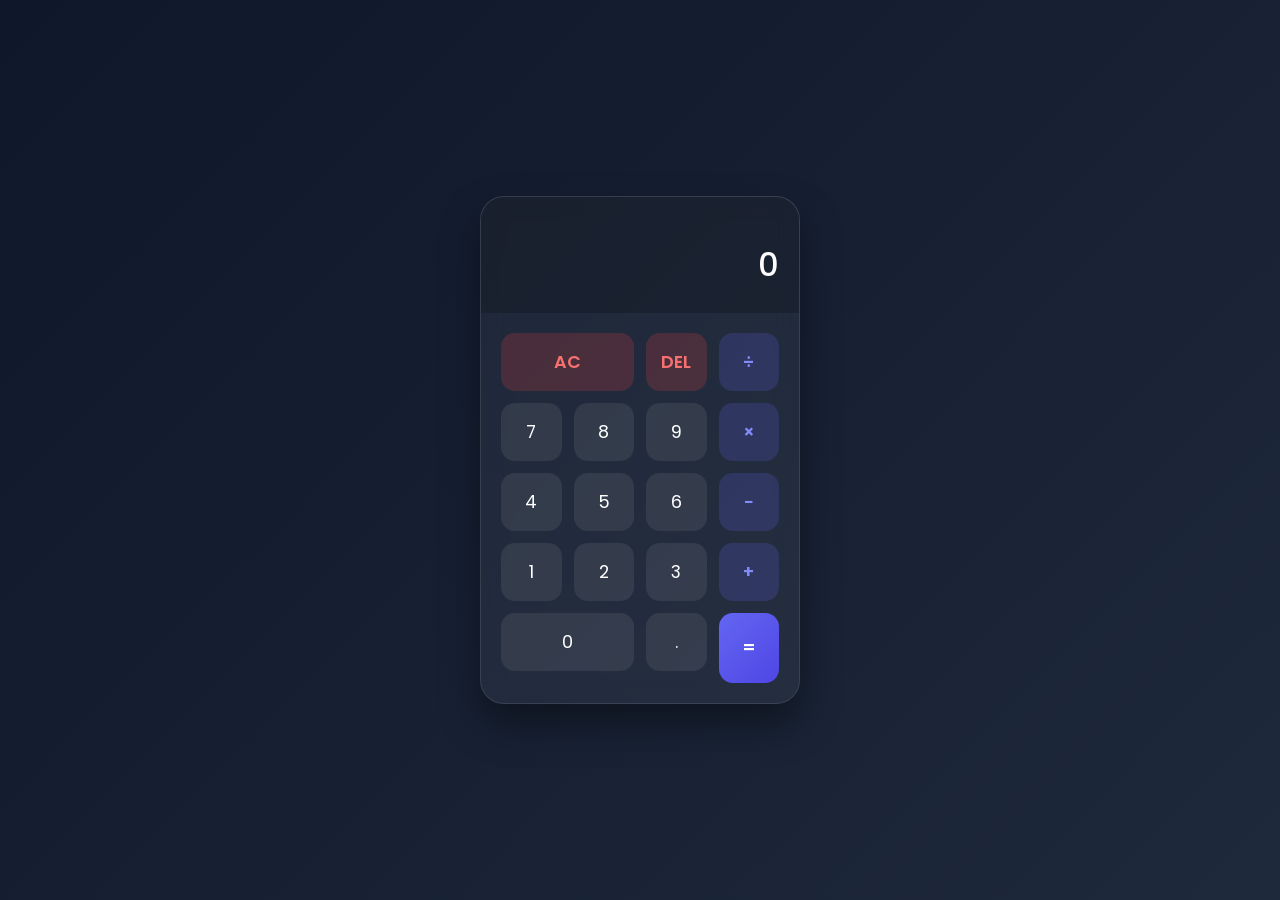
==== index.html @ d6683965 "Extiro build 2026-11-15T09:43:50.888174" ====
<!DOCTYPE html>
<html lang="en">
<head>
    <meta charset="UTF-8">
    <meta name="viewport" content="width=device-width, initial-scale=1.0">
    <title>Modern Calculator</title>
    <link rel="stylesheet" href="style.css">
    <link href="https://fonts.googleapis.com/css2?family=Poppins:wght@300;400;500;600&display=swap" rel="stylesheet">
</head>
<body>
    <div class="calculator-container">
        <div class="calculator">
            <div class="display">
                <div id="previous-operand" class="previous-operand"></div>
                <div id="current-operand" class="current-operand">0</div>
            </div>
            <div class="buttons">
                <button class="btn action span-2" data-action="clear">AC</button>
                <button class="btn action" data-action="delete">DEL</button>
                <button class="btn operator" data-operator="/">&divide;</button>

                <button class="btn number" data-number="7">7</button>
                <button class="btn number" data-number="8">8</button>
                <button class="btn number" data-number="9">9</button>
                <button class="btn operator" data-operator="*">&times;</button>

                <button class="btn number" data-number="4">4</button>
                <button class="btn number" data-number="5">5</button>
                <button class="btn number" data-number="6">6</button>
                <button class="btn operator" data-operator="-">&minus;</button>

                <button class="btn number" data-number="1">1</button>
                <button class="btn number" data-number="2">2</button>
                <button class="btn number" data-number="3">3</button>
                <button class="btn operator" data-operator="+">+</button>

                <button class="btn number span-2" data-number="0">0</button>
                <button class="btn number" data-number=".">.</button>
                <button class="btn equals" data-action="equals">=</button>
            </div>
        </div>
    </div>
    <script src="script.js"></script>
</body>
</html>
---- style.css ----
* {
    box-sizing: border-box;
    margin: 0;
    padding: 0;
    font-family: 'Poppins', sans-serif;
}

body {
    background: linear-gradient(135deg, #0f172a, #1e293b);
    min-height: 100vh;
    display: flex;
    justify-content: center;
    align-items: center;
}

.calculator-container {
    padding: 20px;
}

.calculator {
    background: rgba(255, 255, 255, 0.05);
    backdrop-filter: blur(12px);
    -webkit-backdrop-filter: blur(12px);
    border: 1px solid rgba(255, 255, 255, 0.1);
    border-radius: 24px;
    box-shadow: 0 20px 40px rgba(0, 0, 0, 0.4);
    width: 320px;
    overflow: hidden;
}

.display {
    background: rgba(0, 0, 0, 0.2);
    padding: 24px 20px;
    text-align: right;
    word-break: break-all;
    word-wrap: break-word;
    min-height: 110px;
    display: flex;
    flex-direction: column;
    justify-content: flex-end;
}

.previous-operand {
    color: rgba(255, 255, 255, 0.5);
    font-size: 0.9rem;
    min-height: 1.2rem;
}

.current-operand {
    color: #ffffff;
    font-size: 2rem;
    font-weight: 500;
}

.buttons {
    display: grid;
    grid-template-columns: repeat(4, 1fr);
    gap: 12px;
    padding: 20px;
}

.btn {
    cursor: pointer;
    background: rgba(255, 255, 255, 0.08);
    border: none;
    outline: none;
    color: #ffffff;
    font-size: 1.1rem;
    padding: 16px 0;
    border-radius: 14px;
    transition: background 0.2s, transform 0.1s;
}

.btn:hover {
    background: rgba(255, 255, 255, 0.15);
}

.btn:active {
    transform: scale(0.95);
}

.span-2 {
    grid-column: span 2;
}

.operator {
    background: rgba(99, 102, 241, 0.2);
    color: #818cf8;
    font-weight: 600;
}

.operator:hover {
    background: rgba(99, 102, 241, 0.35);
}

.action {
    background: rgba(239, 68, 68, 0.2);
    color: #f87171;
    font-weight: 600;
}

.action:hover {
    background: rgba(239, 68, 68, 0.35);
}

.equals {
    background: linear-gradient(135deg, #6366f1, #4f46e5);
    color: #ffffff;
    font-weight: 600;
    grid-row: span 2;
    height: 100%;
}

.equals:hover {
    background: linear-gradient(135deg, #4f46e5, #4338ca);
}
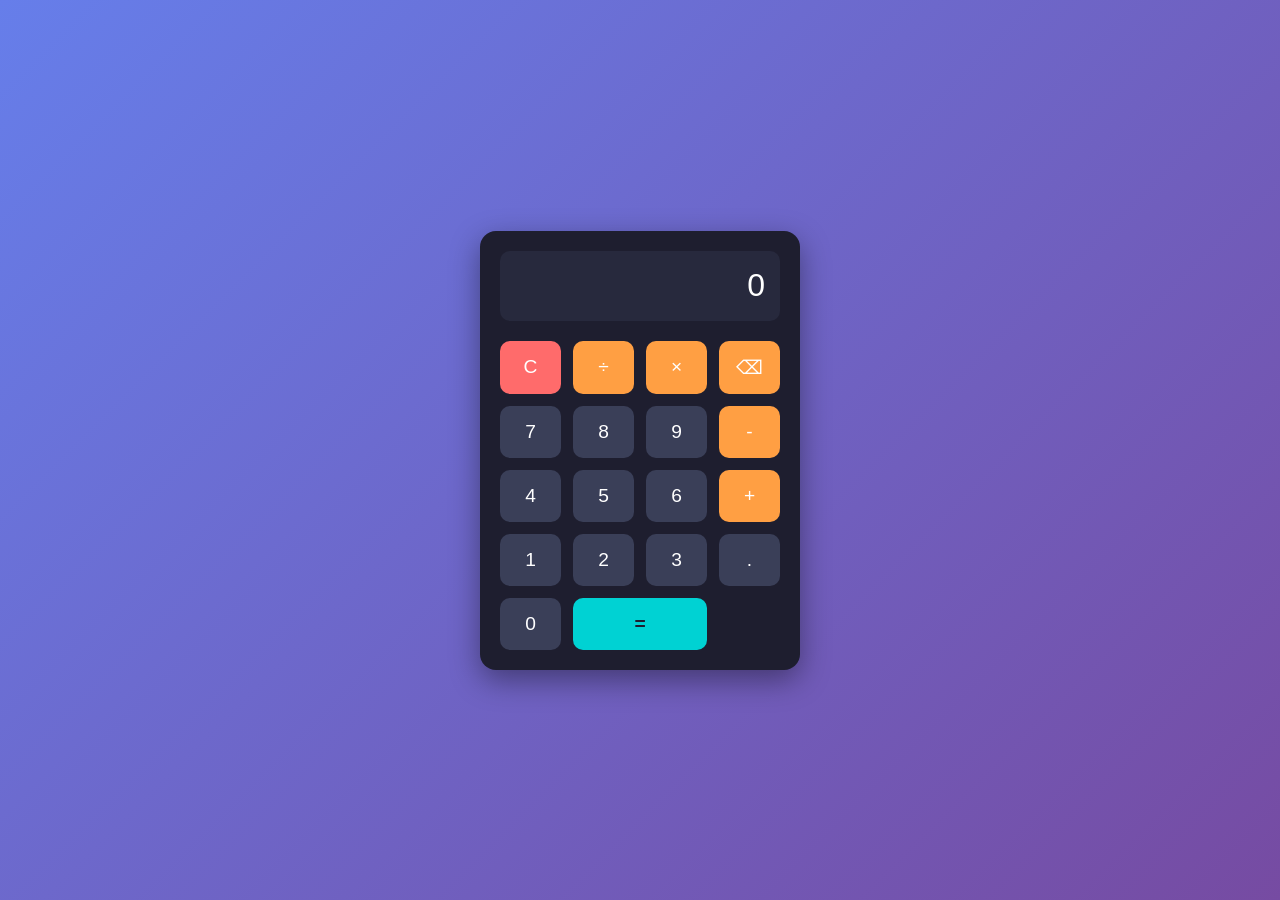
==== commit 98f9f3aa: "Extiro build 2026-11-15T10:02:03.059682" ====
--- a/index.html
+++ b/index.html
@@ -1,45 +1,175 @@
 <!DOCTYPE html>
-<html lang="en">
+<html lang="hi">
 <head>
     <meta charset="UTF-8">
     <meta name="viewport" content="width=device-width, initial-scale=1.0">
-    <title>Modern Calculator</title>
-    <link rel="stylesheet" href="style.css">
-    <link href="https://fonts.googleapis.com/css2?family=Poppins:wght@300;400;500;600&display=swap" rel="stylesheet">
+    <title>Extiro Calculator App</title>
+    <style>
+        * {
+            box-sizing: border-box;
+            margin: 0;
+            padding: 0;
+            font-family: 'Segoe UI', Tahoma, Geneva, Verdana, sans-serif;
+        }
+
+        body {
+            display: flex;
+            justify-content: center;
+            align-items: center;
+            height: 100vh;
+            background: linear-gradient(135deg, #667eea, #764ba2);
+        }
+
+        .calculator {
+            background: #1e1e2f;
+            padding: 20px;
+            border-radius: 16px;
+            box-shadow: 0 10px 30px rgba(0, 0, 0, 0.4);
+            width: 320px;
+        }
+
+        .display {
+            width: 100%;
+            height: 70px;
+            background: #27293d;
+            border: none;
+            border-radius: 10px;
+            color: #ffffff;
+            font-size: 2rem;
+            text-align: right;
+            padding: 15px;
+            margin-bottom: 20px;
+            box-sizing: border-box;
+            outline: none;
+        }
+
+        .buttons {
+            display: grid;
+            grid-template-columns: repeat(4, 1fr);
+            gap: 12px;
+        }
+
+        button {
+            padding: 15px;
+            font-size: 1.2rem;
+            border: none;
+            border-radius: 10px;
+            cursor: pointer;
+            background: #3a3f58;
+            color: #fff;
+            transition: background 0.2s, transform 0.1s;
+        }
+
+        button:hover {
+            background: #4e567c;
+        }
+
+        button:active {
+            transform: scale(0.95);
+        }
+
+        .operator {
+            background: #ff9f43;
+            color: #fff;
+        }
+
+        .operator:hover {
+            background: #ffb15c;
+        }
+
+        .equal {
+            background: #00d2d3;
+            color: #1e1e2f;
+            font-weight: bold;
+            grid-column: span 2;
+        }
+
+        .equal:hover {
+            background: #48dbfb;
+        }
+
+        .clear {
+            background: #ff6b6b;
+            color: #fff;
+        }
+
+        .clear:hover {
+            background: #ff8787;
+        }
+    </style>
 </head>
 <body>
-    <div class="calculator-container">
-        <div class="calculator">
-            <div class="display">
-                <div id="previous-operand" class="previous-operand"></div>
-                <div id="current-operand" class="current-operand">0</div>
-            </div>
-            <div class="buttons">
-                <button class="btn action span-2" data-action="clear">AC</button>
-                <button class="btn action" data-action="delete">DEL</button>
-                <button class="btn operator" data-operator="/">&divide;</button>
 
-                <button class="btn number" data-number="7">7</button>
-                <button class="btn number" data-number="8">8</button>
-                <button class="btn number" data-number="9">9</button>
-                <button class="btn operator" data-operator="*">&times;</button>
+    <div class="calculator">
+        <input type="text" class="display" id="display" readonly value="0">
+        <div class="buttons">
+            <button class="clear" onclick="clearDisplay()">C</button>
+            <button onclick="appendValue('/')" class="operator">÷</button>
+            <button onclick="appendValue('*')" class="operator">×</button>
+            <button onclick="deleteLast()" class="operator">⌫</button>
 
-                <button class="btn number" data-number="4">4</button>
-                <button class="btn number" data-number="5">5</button>
-                <button class="btn number" data-number="6">6</button>
-                <button class="btn operator" data-operator="-">&minus;</button>
+            <button onclick="appendValue('7')">7</button>
+            <button onclick="appendValue('8')">8</button>
+            <button onclick="appendValue('9')">9</button>
+            <button onclick="appendValue('-')" class="operator">-</button>
 
-                <button class="btn number" data-number="1">1</button>
-                <button class="btn number" data-number="2">2</button>
-                <button class="btn number" data-number="3">3</button>
-                <button class="btn operator" data-operator="+">+</button>
+            <button onclick="appendValue('4')">4</button>
+            <button onclick="appendValue('5')">5</button>
+            <button onclick="appendValue('6')">6</button>
+            <button onclick="appendValue('+')" class="operator">+</button>
 
-                <button class="btn number span-2" data-number="0">0</button>
-                <button class="btn number" data-number=".">.</button>
-                <button class="btn equals" data-action="equals">=</button>
-            </div>
+            <button onclick="appendValue('1')">1</button>
+            <button onclick="appendValue('2')">2</button>
+            <button onclick="appendValue('3')">3</button>
+            <button onclick="appendValue('.')">.</button>
+
+            <button onclick="appendValue('0')">0</button>
+            <button class="equal" onclick="calculateResult()">=</button>
         </div>
     </div>
-    <script src="script.js"></script>
+
+    <script>
+        const display = document.getElementById('display');
+        let currentInput = '0';
+
+        function updateDisplay() {
+            display.value = currentInput;
+        }
+
+        function appendValue(value) {
+            if (currentInput === '0' && value !== '.') {
+                currentInput = value;
+            } else {
+                currentInput += value;
+            }
+            updateDisplay();
+        }
+
+        function clearDisplay() {
+            currentInput = '0';
+            updateDisplay();
+        }
+
+        function deleteLast() {
+            currentInput = currentInput.slice(0, -1);
+            if (currentInput === '') {
+                currentInput = '0';
+            }
+            updateDisplay();
+        }
+
+        function calculateResult() {
+            try {
+                // Replace visual operators with JS operators
+                let expression = currentInput.replace(/×/g, '*').replace(/÷/g, '/');
+                currentInput = eval(expression).toString();
+                updateDisplay();
+            } catch (error) {
+                currentInput = 'Error';
+                updateDisplay();
+                setTimeout(clearDisplay, 1500);
+            }
+        }
+    </script>
 </body>
 </html>
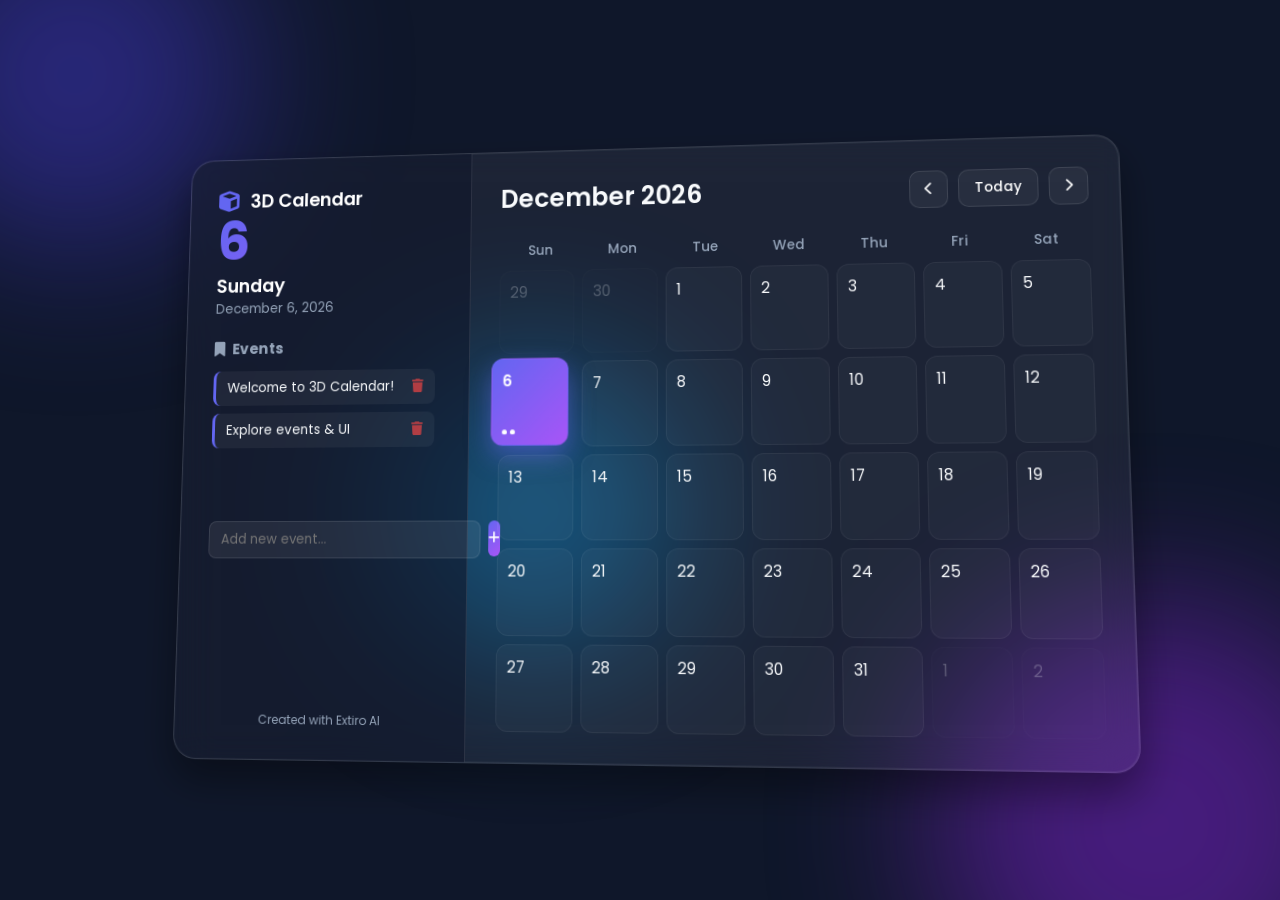
==== commit 5fc3f50c: "Extiro build 2026-11-15T11:50:44.950995" ====
--- a/index.html
+++ b/index.html
@@ -1,175 +1,74 @@
 <!DOCTYPE html>
-<html lang="hi">
+<html lang="en">
 <head>
     <meta charset="UTF-8">
     <meta name="viewport" content="width=device-width, initial-scale=1.0">
-    <title>Extiro Calculator App</title>
-    <style>
-        * {
-            box-sizing: border-box;
-            margin: 0;
-            padding: 0;
-            font-family: 'Segoe UI', Tahoma, Geneva, Verdana, sans-serif;
-        }
-
-        body {
-            display: flex;
-            justify-content: center;
-            align-items: center;
-            height: 100vh;
-            background: linear-gradient(135deg, #667eea, #764ba2);
-        }
-
-        .calculator {
-            background: #1e1e2f;
-            padding: 20px;
-            border-radius: 16px;
-            box-shadow: 0 10px 30px rgba(0, 0, 0, 0.4);
-            width: 320px;
-        }
-
-        .display {
-            width: 100%;
-            height: 70px;
-            background: #27293d;
-            border: none;
-            border-radius: 10px;
-            color: #ffffff;
-            font-size: 2rem;
-            text-align: right;
-            padding: 15px;
-            margin-bottom: 20px;
-            box-sizing: border-box;
-            outline: none;
-        }
-
-        .buttons {
-            display: grid;
-            grid-template-columns: repeat(4, 1fr);
-            gap: 12px;
-        }
-
-        button {
-            padding: 15px;
-            font-size: 1.2rem;
-            border: none;
-            border-radius: 10px;
-            cursor: pointer;
-            background: #3a3f58;
-            color: #fff;
-            transition: background 0.2s, transform 0.1s;
-        }
-
-        button:hover {
-            background: #4e567c;
-        }
-
-        button:active {
-            transform: scale(0.95);
-        }
-
-        .operator {
-            background: #ff9f43;
-            color: #fff;
-        }
-
-        .operator:hover {
-            background: #ffb15c;
-        }
-
-        .equal {
-            background: #00d2d3;
-            color: #1e1e2f;
-            font-weight: bold;
-            grid-column: span 2;
-        }
-
-        .equal:hover {
-            background: #48dbfb;
-        }
-
-        .clear {
-            background: #ff6b6b;
-            color: #fff;
-        }
-
-        .clear:hover {
-            background: #ff8787;
-        }
-    </style>
+    <title>3D Calendar App - Extiro AI</title>
+    <link rel="stylesheet" href="style.css">
+    <link href="https://fonts.googleapis.com/css2?family=Poppins:wght@300;400;500;600;700&display=swap" rel="stylesheet">
+    <link rel="stylesheet" href="https://cdnjs.cloudflare.com/ajax/libs/font-awesome/6.4.0/css/all.min.css">
 </head>
 <body>
+    <div class="bg-shapes">
+        <div class="shape shape-1"></div>
+        <div class="shape shape-2"></div>
+        <div class="shape shape-3"></div>
+    </div>
 
-    <div class="calculator">
-        <input type="text" class="display" id="display" readonly value="0">
-        <div class="buttons">
-            <button class="clear" onclick="clearDisplay()">C</button>
-            <button onclick="appendValue('/')" class="operator">÷</button>
-            <button onclick="appendValue('*')" class="operator">×</button>
-            <button onclick="deleteLast()" class="operator">⌫</button>
+    <div class="calendar-container">
+        <!-- Sidebar / Event Panel -->
+        <div class="sidebar">
+            <div class="logo">
+                <i class="fa-solid fa-cube"></i>
+                <span>3D Calendar</span>
+            </div>
+            <div class="current-date-display">
+                <h2 id="sidebar-day">12</h2>
+                <p id="sidebar-weekday">Monday</p>
+                <p id="sidebar-date-full">October 12, 2023</p>
+            </div>
+            
+            <div class="events-section">
+                <h3><i class="fa-solid fa-bookmark"></i> Events</h3>
+                <div id="events-list" class="events-list">
+                    <!-- Dynamic events -->
+                </div>
+                <div class="add-event-form">
+                    <input type="text" id="event-input" placeholder="Add new event...">
+                    <button id="add-event-btn"><i class="fa-solid fa-plus"></i></button>
+                </div>
+            </div>
 
-            <button onclick="appendValue('7')">7</button>
-            <button onclick="appendValue('8')">8</button>
-            <button onclick="appendValue('9')">9</button>
-            <button onclick="appendValue('-')" class="operator">-</button>
+            <div class="creator-tag">
+                Created with Extiro AI
+            </div>
+        </div>
 
-            <button onclick="appendValue('4')">4</button>
-            <button onclick="appendValue('5')">5</button>
-            <button onclick="appendValue('6')">6</button>
-            <button onclick="appendValue('+')" class="operator">+</button>
+        <!-- Main 3D Calendar View -->
+        <div class="main-calendar">
+            <header class="calendar-header">
+                <div class="month-year">
+                    <h1 id="month-year-display">October 2023</h1>
+                </div>
+                <div class="calendar-nav">
+                    <button id="prev-btn" class="nav-btn"><i class="fa-solid fa-chevron-left"></i></button>
+                    <button id="today-btn" class="nav-btn today">Today</button>
+                    <button id="next-btn" class="nav-btn"><i class="fa-solid fa-chevron-right"></i></button>
+                </div>
+            </header>
 
-            <button onclick="appendValue('1')">1</button>
-            <button onclick="appendValue('2')">2</button>
-            <button onclick="appendValue('3')">3</button>
-            <button onclick="appendValue('.')">.</button>
+            <div class="weekdays-grid">
+                <span>Sun</span><span>Mon</span><span>Tue</span><span>Wed</span><span>Thu</span><span>Fri</span><span>Sat</span>
+            </div>
 
-            <button onclick="appendValue('0')">0</button>
-            <button class="equal" onclick="calculateResult()">=</button>
+            <div class="days-grid-wrapper">
+                <div id="days-grid" class="days-grid">
+                    <!-- Dynamic calendar days -->
+                </div>
+            </div>
         </div>
     </div>
 
-    <script>
-        const display = document.getElementById('display');
-        let currentInput = '0';
-
-        function updateDisplay() {
-            display.value = currentInput;
-        }
-
-        function appendValue(value) {
-            if (currentInput === '0' && value !== '.') {
-                currentInput = value;
-            } else {
-                currentInput += value;
-            }
-            updateDisplay();
-        }
-
-        function clearDisplay() {
-            currentInput = '0';
-            updateDisplay();
-        }
-
-        function deleteLast() {
-            currentInput = currentInput.slice(0, -1);
-            if (currentInput === '') {
-                currentInput = '0';
-            }
-            updateDisplay();
-        }
-
-        function calculateResult() {
-            try {
-                // Replace visual operators with JS operators
-                let expression = currentInput.replace(/×/g, '*').replace(/÷/g, '/');
-                currentInput = eval(expression).toString();
-                updateDisplay();
-            } catch (error) {
-                currentInput = 'Error';
-                updateDisplay();
-                setTimeout(clearDisplay, 1500);
-            }
-        }
-    </script>
+    <script src="script.js"></script>
 </body>
 </html>
--- a/style.css
+++ b/style.css
@@ -0,0 +1,417 @@
+* {
+    margin: 0;
+    padding: 0;
+    box-sizing: border-box;
+    font-family: 'Poppins', sans-serif;
+}
+
+:root {
+    --primary: #6366f1;
+    --primary-gradient: linear-gradient(135deg, #6366f1 0%, #a855f7 100%);
+    --bg-glass: rgba(255, 255, 255, 0.05);
+    --border-glass: rgba(255, 255, 255, 0.1);
+    --text-color: #f8fafc;
+    --text-muted: #94a3b8;
+    --shadow: 0 20px 40px rgba(0, 0, 0, 0.4);
+}
+
+body {
+    background-color: #0f172a;
+    color: var(--text-color);
+    min-height: 100vh;
+    display: flex;
+    justify-content: center;
+    align-items: center;
+    overflow: hidden;
+    perspective: 1200px;
+}
+
+/* Background Glowing 3D Shapes */
+.bg-shapes {
+    position: absolute;
+    width: 100%;
+    height: 100%;
+    overflow: hidden;
+    z-index: -1;
+}
+
+.shape {
+    position: absolute;
+    filter: blur(80px);
+    opacity: 0.5;
+    border-radius: 50%;
+    animation: float 10s infinite alternate ease-in-out;
+}
+
+.shape-1 {
+    width: 350px;
+    height: 350px;
+    background: #4338ca;
+    top: -100px;
+    left: -100px;
+}
+
+.shape-2 {
+    width: 450px;
+    height: 450px;
+    background: #7e22ce;
+    bottom: -150px;
+    right: -100px;
+    animation-delay: -3s;
+}
+
+.shape-3 {
+    width: 300px;
+    height: 300px;
+    background: #0284c7;
+    top: 40%;
+    left: 30%;
+    animation-delay: -6s;
+}
+
+@keyframes float {
+    0% { transform: translateY(0) scale(1) rotate(0deg); }
+    100% { transform: translateY(-50px) scale(1.1) rotate(15deg); }
+}
+
+/* Main Container */
+.calendar-container {
+    display: flex;
+    width: 950px;
+    height: 620px;
+    background: var(--bg-glass);
+    backdrop-filter: blur(20px);
+    -webkit-backdrop-filter: blur(20px);
+    border: 1px solid var(--border-glass);
+    border-radius: 24px;
+    box-shadow: var(--shadow), 0 0 0 1px rgba(255, 255, 255, 0.05) inset;
+    transform-style: preserve-3d;
+    transform: rotateX(5deg) rotateY(-5deg);
+    transition: transform 0.5s cubic-bezier(0.2, 0.8, 0.2, 1);
+    overflow: hidden;
+}
+
+.calendar-container:hover {
+    transform: rotateX(0deg) rotateY(0deg);
+}
+
+/* Sidebar */
+.sidebar {
+    width: 300px;
+    background: rgba(15, 23, 42, 0.6);
+    border-right: 1px solid var(--border-glass);
+    padding: 30px;
+    display: flex;
+    flex-direction: column;
+    justify-content: space-between;
+}
+
+.logo {
+    display: flex;
+    align-items: center;
+    gap: 12px;
+    font-size: 1.2rem;
+    font-weight: 600;
+    color: #fff;
+}
+
+.logo i {
+    color: var(--primary);
+    font-size: 1.4rem;
+}
+
+.current-date-display h2 {
+    font-size: 3.5rem;
+    font-weight: 700;
+    background: var(--primary-gradient);
+    -webkit-background-clip: text;
+    -webkit-text-fill-color: transparent;
+    line-height: 1;
+    margin-bottom: 5px;
+}
+
+.current-date-display #sidebar-weekday {
+    font-size: 1.2rem;
+    font-weight: 600;
+    color: #fff;
+}
+
+.current-date-display #sidebar-date-full {
+    font-size: 0.85rem;
+    color: var(--text-muted);
+}
+
+.events-section {
+    margin-top: 20px;
+    flex-grow: 1;
+    display: flex;
+    flex-direction: column;
+}
+
+.events-section h3 {
+    font-size: 0.95rem;
+    margin-bottom: 12px;
+    color: var(--text-muted);
+    display: flex;
+    align-items: center;
+    gap: 8px;
+}
+
+.events-list {
+    flex-grow: 1;
+    overflow-y: auto;
+    max-height: 140px;
+    margin-bottom: 15px;
+    padding-right: 5px;
+}
+
+.events-list::-webkit-scrollbar {
+    width: 4px;
+}
+
+.events-list::-webkit-scrollbar-thumb {
+    background: rgba(255, 255, 255, 0.2);
+    border-radius: 4px;
+}
+
+.event-item {
+    background: rgba(255, 255, 255, 0.05);
+    padding: 8px 12px;
+    border-radius: 8px;
+    font-size: 0.85rem;
+    margin-bottom: 8px;
+    display: flex;
+    justify-content: space-between;
+    align-items: center;
+    border-left: 3px solid var(--primary);
+    animation: slideIn 0.3s ease;
+}
+
+@keyframes slideIn {
+    from { opacity: 0; transform: translateX(-10px); }
+    to { opacity: 1; transform: translateX(0); }
+}
+
+.event-item .delete-event {
+    color: #ef4444;
+    cursor: pointer;
+    opacity: 0.7;
+    transition: opacity 0.2s;
+}
+
+.event-item .delete-event:hover {
+    opacity: 1;
+}
+
+.add-event-form {
+    display: flex;
+    gap: 8px;
+}
+
+.add-event-form input {
+    flex-grow: 1;
+    background: rgba(255, 255, 255, 0.07);
+    border: 1px solid var(--border-glass);
+    border-radius: 8px;
+    padding: 8px 12px;
+    color: #fff;
+    font-size: 0.85krem;
+    outline: none;
+    transition: border-color 0.2s;
+}
+
+.add-event-form input:focus {
+    border-color: var(--primary);
+}
+
+.add-event-form button {
+    background: var(--primary-gradient);
+    border: none;
+    border-radius: 8px;
+    width: 36px;
+    height: 36px;
+    color: #fff;
+    cursor: pointer;
+    display: flex;
+    align-items: center;
+    justify-content: center;
+    transition: transform 0.2s, box-shadow 0.2s;
+}
+
+.add-event-form button:hover {
+    transform: scale(1.05);
+    box-shadow: 0 0 15px rgba(99, 102, 241, 0.5);
+}
+
+.creator-tag {
+    font-size: 0.75rem;
+    color: var(--text-muted);
+    text-align: center;
+    margin-top: 10px;
+}
+
+/* Main Calendar Area */
+.main-calendar {
+    flex-grow: 1;
+    padding: 30px;
+    display: flex;
+    flex-direction: column;
+}
+
+.calendar-header {
+    display: flex;
+    justify-content: space-between;
+    align-items: center;
+    margin-bottom: 25px;
+}
+
+.month-year h1 {
+    font-size: 1.6rem;
+    font-weight: 600;
+}
+
+.calendar-nav {
+    display: flex;
+    gap: 10px;
+    align-items: center;
+}
+
+.nav-btn {
+    background: rgba(255, 255, 255, 0.05);
+    border: 1px solid var(--border-glass);
+    color: #fff;
+    width: 38px;
+    height: 38px;
+    border-radius: 10px;
+    cursor: pointer;
+    display: flex;
+    align-items: center;
+    justify-content: center;
+    transition: all 0.2s;
+}
+
+.nav-btn.today {
+    width: auto;
+    padding: 0 15px;
+    font-size: 0.85rem;
+    font-weight: 500;
+}
+
+.nav-btn:hover {
+    background: rgba(255, 255, 255, 0.15);
+    transform: translateY(-2px);
+}
+
+.weekdays-grid {
+    display: grid;
+    grid-template-columns: repeat(7, 1fr);
+    text-align: center;
+    font-weight: 500;
+    color: var(--text-muted);
+    font-size: 0.85rem;
+    margin-bottom: 10px;
+}
+
+.days-grid-wrapper {
+    flex-grow: 1;
+    display: flex;
+    flex-direction: column;
+}
+
+.days-grid {
+    display: grid;
+    grid-template-columns: repeat(7, 1fr);
+    grid-auto-rows: 1fr;
+    gap: 8px;
+    flex-grow: 1;
+    perspective: 1000px;
+}
+
+/* 3D Calendar Day Tiles */
+.day-tile {
+    background: rgba(255, 255, 255, 0.03);
+    border: 1px solid rgba(255, 255, 255, 0.05);
+    border-radius: 12px;
+    display: flex;
+    flex-direction: column;
+    justify-content: space-between;
+    padding: 10px;
+    cursor: pointer;
+    transition: all 0.3s cubic-bezier(0.2, 0.8, 0.2, 1);
+    transform-style: preserve-3d;
+    transform: translateZ(0);
+    position: relative;
+}
+
+.day-tile:hover {
+    background: rgba(255, 255, 255, 0.08);
+    border-color: rgba(255, 255, 255, 0.2);
+    transform: translateZ(15px) scale(1.03);
+    box-shadow: 0 10px 20px rgba(0, 0, 0, 0.3);
+    z-index: 2;
+}
+
+.day-tile.inactive {
+    opacity: 0.25;
+    pointer-events: none;
+}
+
+.day-tile.selected {
+    background: rgba(99, 102, 241, 0.15);
+    border-color: var(--primary);
+    transform: translateZ(20px);
+    box-shadow: 0 0 20px rgba(99, 102, 241, 0.3);
+}
+
+.day-tile.today {
+    background: var(--primary-gradient);
+    border-color: transparent;
+    color: #fff;
+    font-weight: 600;
+    transform: translateZ(25px);
+    box-shadow: 0 10px 25px rgba(99, 102, 241, 0.5);
+}
+
+.day-number {
+    font-size: 0.95rem;
+}
+
+.day-indicators {
+    display: flex;
+    gap: 3px;
+    flex-wrap: wrap;
+}
+
+.indicator-dot {
+    width: 5px;
+    height: 5px;
+    background-color: var(--primary);
+    border-radius: 50%;
+}
+
+.day-tile.today .indicator-dot {
+    background-color: #fff;
+}
+
+/* Responsive Design */
+@media (max-width: 900px) {
+    .calendar-container {
+        flex-direction: column;
+        width: 95vw;
+        height: auto;
+        max-height: 95vh;
+        transform: none !important;
+        overflow-y: auto;
+    }
+    .sidebar {
+        width: 100%;
+        padding: 20px;
+    }
+    .main-calendar {
+        padding: 20px;
+    }
+    body {
+        overflow: auto;
+        padding: 20px 0;
+    }
+}
